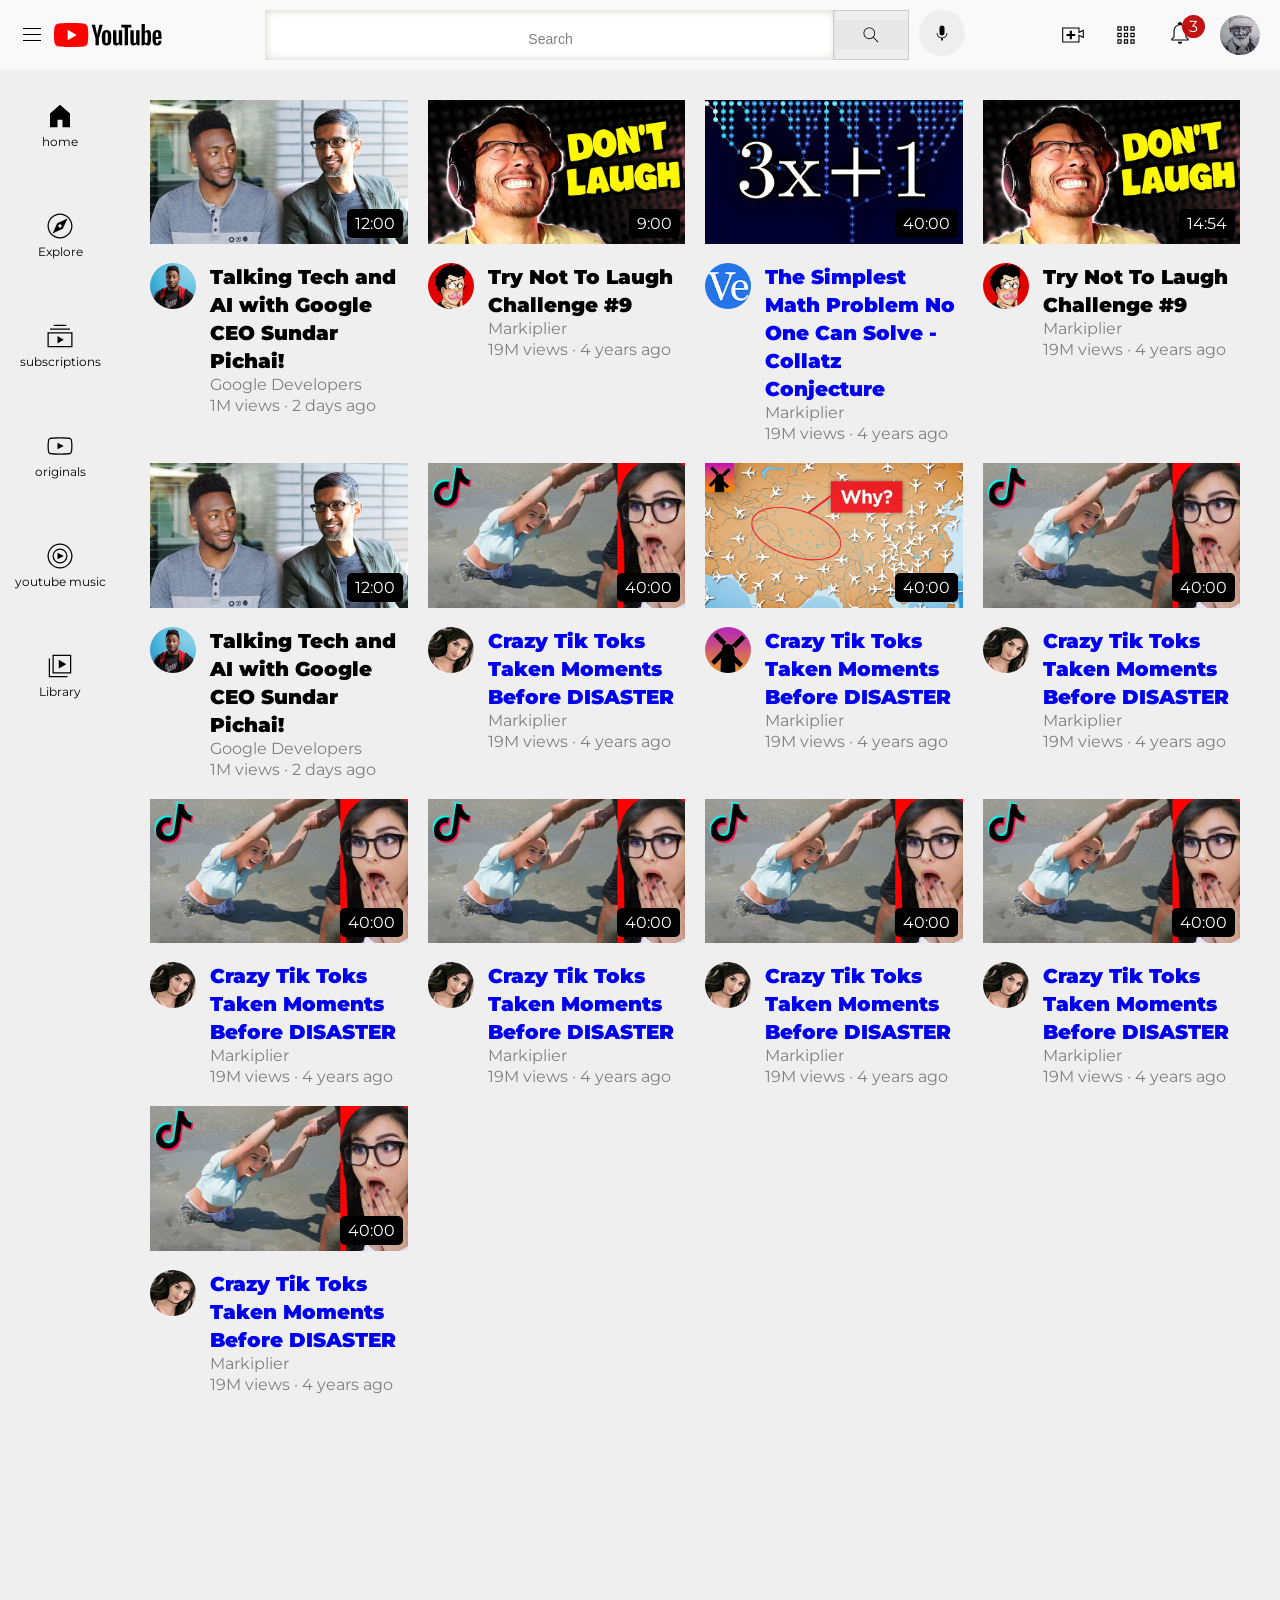
==== index.html @ 93302ed9 "secondcommit" ====
<!DOCTYPE html>
<html lang="am">
<head>
    <meta charset="UTF-8">
    <meta name="viewport" content="width= , initial-scale=1.0">
    <link rel="preconnect" href="https://fonts.googleapis.com">
<link rel="preconnect" href="https://fonts.gstatic.com" crossorigin>
<link href="https://fonts.googleapis.com/css2?family=Cinzel:wght@400..900&family=Montserrat:ital,wght@0,100..900;1,100..900&family=Roboto:ital,wght@0,100..900;1,100..900&family=Shadows+Into+Light&display=swap" rel="stylesheet">
    <title>youtube</title>
    <style>
        body{
            margin: 0;
            padding: 0;
            font-family: "Shadows Into Light", cursive;
            font-family: 'Roboto';
            font-family: "Cinzel", serif;
            font-family: "Montserrat", sans-serif;
            
             /* font-weight: 400; */
             font-style: normal;
            background-color: rgb(239, 239, 239);
            /* margin-top: 70px; */
            padding-top: 100px;
            margin-left: 150px;
            height: 1000vh;
            padding-right: 40px;
            
        }
        p{
            margin-top: 0px;
            margin-bottom: 0px;
            /* font-family: 'Times New Roman', Times, serif; */
        }



        .thumbnail{
            width: 100%;
            /* height: 200px; */
            object-fit: cover;
            object-position: center;
            /* border-radius: 10px; */
            /* box-shadow: 5px 5px 15px grey; */
            /* display: block; */
            cursor: pointer;
        }
        /* #search-bar{
            padding: 10px;
            width: 500px;
            border: none;
            border-radius: 50px;
            outline: none;
            transition: all 0.5s;
            box-shadow: 0 0 10px rgb(209, 209, 202);
            margin-top: 20px;
            margin-left: 20px;
            display: block;
        } */
        #search-bar:focus{
            border-color: green;
            box-shadow: inset 0 0 10px lightgreen;
        }
        .video-title{
            font-size: 20px;
            font-weight: 900;
            line-height: 28px;
            cursor: pointer;


            
        }
        .video-author{
            color: gray;
            /* margin-top: 8px; */
        }
        .video-status{
            color: gray;
            margin-top: 2px;
        }
        .video-preview{     
        }
        .channel-picture{
           


        }
        .profile-Picture{
            width: 46px;
            border-radius: 30px;
            cursor: pointer;
        }
        .video-info{
            color: black;
           
            
        }
        .thumbnail-row{
            margin-bottom: 15px;
            position: relative;
        }
        a{
            text-decoration: none;
        }
        .video-info-grid{
            display: grid;
            grid-template-columns: 50px auto;
            column-gap: 10px;
            /* background-color: bisque; */
        }
        
        .video-grid{
            display: grid;
            grid-template-columns: 1fr 1fr 1fr;
            gap: 20px;
        }
       @media (max-width:750px)
       {
        .video-grid{
          display: grid;
            grid-template-columns: 1fr 1fr;
        }

       }
  
        @media (min-width:751px) and (max-width:999px)
       {
        .video-grid{
          display: grid;
            grid-template-columns: 1fr 1fr 1fr;
        }

       }
       

        @media (min-width:1000px)
       {
        .video-grid{
          display: grid;
            grid-template-columns: 1fr 1fr 1fr 1fr;
        }

       }
        .header{
            /* border: 2px solid black; */
            display: flex;
            justify-content: space-between;
            flex-direction: row;
            height: 70px;
            /* margin-bottom: 60px; */
             position: fixed;  
            background-color: #f9f9f9;
            top: 0;
            left: 0;
            right: 0;
            border-bottom-width: 3px;
            border-bottom-style: solid;
            border-bottom-color: rgb(240, 240, 240);
            z-index: 100;
        }
        .right-side, .left-side, .center-side{
            padding: 10px 20px;
           
        }
        .center-side{
            display: flex;
            flex: 1;
            max-width: 700px;   
           
        }

        

        .left-side{
            width: 150px;
            display: flex;
            align-items: center;
        }

        .right-side{
            width: 200px;
            display: flex;
            justify-content: space-between;
            align-items: center;
            flex-shrink: 0;
        }
      .left-side  img{
            height: 24px;
            margin-right: 10px;
        
 
        }
        .center-side input{
            flex: 1;
            padding: 5px 10px;
            border: none;
            font-size: 25px;
            height: 40px;
            width: 0px;
            
            outline: none;
            transition: all 0.5s;
            box-shadow:inset 0 0 10px rgb(209, 209, 202);
        }
        .center-side input::placeholder{
            font-size: 14px;
            color: gray;
            text-align: center;

        }
        
        .center-side button {
            height: 30px; 
            padding: 2px 5px;
            width: 74px;
            border: none;
            background-color: rgba(229, 229, 229, 0.523);
             display: flex;
            align-items: center;
            justify-content: center;
            cursor: pointer; 
        }

       .center-side .voice-search-icon{
            height: 44px;
            padding: 1px 1px; 
            /* padding-right: 12px;  */
            width: 44px;
            border: none;
            margin-left: 10px;
            background-color:rgba(229, 229, 229, 0.523);
            border-radius: 44px;
            display: flex;
            align-items: center;
            justify-content: center;
            cursor: pointer;
            /* border-radius: 10px; */

        }

        .center-side img{
            height: 20px;
            opacity: 1;
            /* margin-left: 10px; */

        }    
        .center-side :nth-child(2){
            border: 1px solid rgb(204, 204, 204);
           background-color:   rgba(229, 229, 229, 0.523);
            cursor: pointer;
            margin-left: -3px;
        
        } 
        .right-side img{
            width: 26px;
            cursor: pointer;

        }
        .right-side .profile-pic-icon{
            width: 40px;
            border-radius: 20px;
        }
        /* #side-bar-style */
        .sidebar{
            position: fixed;
            left: 0;
            top: 70px;
              bottom: 0;
            width: 120px;
            /* background-color: rgb(240, 240, 240); */
            z-index: 100;
            font-weight: 400;
         }
         .video-time{
            position: absolute;
            background-color: black;
            color: white;
            right: 0;
            bottom: 10px;
            right: 5px;
            padding: 5px 8px;
            border-radius: 5px;


         }
         .notification-container{
            position: relative;
         }
         .notification-count{
            position: absolute;
            background-color: rgba(190, 2, 2, 0.934);
            color: #f9f9f9;
            border-radius: 30px;
            top: -5px;
            right: -12px;
            padding: 2px 7px;

         }
         .side-bar-link{
            /* font-family: 'Times New Roman', Times, serif; */
            font-size: 12px;
            height: 110px;
            display: flex;
           
            flex-direction: column;
            justify-content: center;
            align-items: center;


         }
         .side-bar-link p{
            white-space: nowrap;
         }
         .side-bar-link:hover{
            cursor: pointer;
            
            background-color: rgba(206, 206, 206, 0.381);



         }
         .side-bar-link img{
            width: 30px;
         }

         .search-icon,
         .voice-search-icon,
         .Create-icon{
            position: relative;
            display: flex;
            justify-content: center;
            align-items: center;
            
         }
      .search-icon .tool-tip, 
      .voice-search-icon .tool-tip,
      .Create-icon .tool-tip{
            position: absolute;
            padding: 5px 13px;
            color: rgb(21, 19, 19);
            font-size: 20px;
            background-color: rgba(221, 221, 221, 0.904);
            top: 50px;
            opacity: 0;
            transition: opacity 1s;
            border: none;
            white-space: nowrap;
            pointer-events: none;
         }
         .search-icon:hover .tool-tip,
         .voice-search-icon:hover .tool-tip,
         .Create-icon:hover .tool-tip{
            opacity: 1;
         }
    </style>
</head>
<body>
    <div class="header">
        <div class="left-side">
            <img src="images/download.svg" alt="">
            <img src="images/youtube-logo.svg" alt="">

        </div>
         <div class="center-side">
            <input type="text" name="" id="search-bar" placeholder="Search">
            
            <div class="search-icon">
                 <button >
                <img src="images/search.svg" alt="">

            </button>
            <div class="tool-tip">search</div>
            </div>

            <div class="voice-search-icon">
                
                <img src="images/voice-search-icon.svg" alt="">
          
            <div class="tool-tip">search with your voice</div>
            </div>
            
        </div>
        <div class="right-side">
             <div class="Create-icon">
                <img src="images/upload.svg" alt="">
          
            <div class="tool-tip">Create</div>
            </div>
             <div class="Create-icon">
                 <img src="images/youtube-apps.svg" alt="">
          
            <div class="tool-tip">Create</div>
            </div>

             <div class="Create-icon">
                  <div class="notification-container">
                <img src="images/notifications.svg" alt="">
            <div class="notification-count">3</div>

            </div>
          
            <div class="tool-tip">notifications</div>
            </div>
            
           
            <div class="Create-icon">
          <img class="profile-pic-icon" src="images/profile-pic.jpg" alt="">

          
            <div class="tool-tip">kaleab</div>
            </div>
            

        </div>


    </div>
    <div class="sidebar">
       <div class="side-bar-link">
        <div class="sibar-icon">
            <img src="images/home.svg" alt="">
        </div>
        <div>home</div>

       </div>
       <div class="side-bar-link">

         <div class="sibar-icon">
            <img src="images/explore.svg" alt="">
        </div>
        <div>Explore</div>
       </div>
       <div class="side-bar-link">
         <div class="sibar-icon">
            <img src="images/subscriptions.svg" alt="">
        </div>
        <div>subscriptions</div>
       </div>
       <div class="side-bar-link">
         <div class="sibar-icon">
            <img src="images/originals.svg" alt="">
        </div>
        <div>originals</div>

       </div>
       <div class="side-bar-link">
         <div class="sibar-icon">
            <img src="images/youtube-music.svg" alt="">
        </div>
        <div>youtube music</div>
       </div>
       <div class="side-bar-link">
         <div class="sibar-icon">
            <img src="images/download-2.svg" alt="">
        </div>
        <div>Library</div>
       </div>

    </div>
    
    <div class="video-grid">
       
        <div class="video-preview">
            <div class="thumbnail-row">
              <a href="https://www.youtube.com/watch?v=n2RNcPRtAiY">
                  <img src="./images/image.png" alt="" class="thumbnail">
              </a>
                <div class="video-time">12:00</div>
            </div>
            <div class="video-info-grid" >
                <div class="channel-picture">
                    <a href="https://www.youtube.com/c/mkbhd">
                        <img class="profile-Picture" src="images/channel-1.jpg" alt="">
                    </a>
                    
                </div>
               <div class="video-info">
        
                   <p class="video-title">
                       Talking Tech and AI with Google CEO Sundar Pichai!
                   </p>
                   <p class="video-author">
                       Google Developers
        
                   </p>
                   <p class="video-status">
                       1M views &#183; 2 days ago
        
                   </p>
               </div>
            </div>
        </div>
        
        <div class="video-preview">
            <div class="thumbnail-row">
                <a href="https://www.youtube.com/watch?v=mP0RAo9SKZk">
                <img class="thumbnail" src="images/thumbnail-2.webp">
              </a>
                <div class="video-time">9:00</div>

            </div>
            <div class="video-info-grid" >
                <div class="channel-picture">
                    
                    <a href="https://www.youtube.com/c/markiplier">
                  <img class="profile-Picture" src="images/channel-2.jpg">
                </a>
                </div>
               <div class="video-info">
        
                   <p class="video-title">
                      Try Not To Laugh Challenge #9
                   </p>
                   <p class="video-author">
                     Markiplier
                   </p>
                   <p class="video-status">
                       19M views &#183; 4 years ago
        
                   </p>
               </div>
            </div>
        </div>

         <div class="video-preview">
            <div class="thumbnail-row">
                <a href="https://www.youtube.com/watch?v=094y1Z2wpJg">
                <img class="thumbnail" src="images/thumbnail-4.webp">
              </a>
                <div class="video-time">40:00</div>

            </div>
            <div class="video-info-grid" >
                <div class="channel-picture">
                    <a href="https://www.youtube.com/user/SSSniperWolf">
                  <img  class="profile-Picture" src="images/channel-4.jpeg">
                </a>
                </div>
               <div class="video-info">
        
                 <p class="video-title">
                  <a class="video-link" href="https://www.youtube.com/watch">
                    The Simplest Math Problem No One Can Solve - Collatz Conjecture
                  </a>
                </p>
                   <p class="video-author">
                     Markiplier
                   </p>
                   <p class="video-status">
                       19M views &#183; 4 years ago
        
                   </p>
               </div>
            </div>
        </div>
        
         <div class="video-preview">
            <div class="thumbnail-row">
                <img src="./images/thumbnail-2.webp" alt="" class="thumbnail">
                <div class="video-time">14:54</div>

            </div>
            <div class="video-info-grid" >
                <div class="channel-picture">
                    <img class="profile-Picture" src="images/channel-2.jpg" alt="">
                </div>
               <div class="video-info">
        
                   <p class="video-title">
                      Try Not To Laugh Challenge #9
                   </p>
                   <p class="video-author">
                     Markiplier
                   </p>
                   <p class="video-status">
                       19M views &#183; 4 years ago
        
                   </p>
               </div>
            </div>
        </div>

         <div class="video-preview">
            <div class="thumbnail-row">
              <a href="https://www.youtube.com/watch?v=n2RNcPRtAiY">
                  <img src="./images/image.png" alt="" class="thumbnail">
              </a>
                <div class="video-time">12:00</div>
            </div>
            <div class="video-info-grid" >
                <div class="channel-picture">
                    <a href="https://www.youtube.com/c/mkbhd">
                        <img class="profile-Picture" src="images/channel-1.jpg" alt="">
                    </a>
                    
                </div>
               <div class="video-info">
        
                   <p class="video-title">
                       Talking Tech and AI with Google CEO Sundar Pichai!
                   </p>
                   <p class="video-author">
                       Google Developers
        
                   </p>
                   <p class="video-status">
                       1M views &#183; 2 days ago
        
                   </p>
               </div>
            </div>
        </div>  

          <div class="video-preview">
            <div class="thumbnail-row">
                <a href="https://www.youtube.com/watch?v=FgjPQQeTh1w">
                <img class="thumbnail" src="images/thumbnail-3.webp">
              </a>
                <div class="video-time">40:00</div>

            </div>
            <div class="video-info-grid" >
                <div class="channel-picture">
                    <a href="https://www.youtube.com/user/SSSniperWolf">
                  <img  class="profile-Picture" src="images/channel-3.jpg">
                </a>
                </div>
               <div class="video-info">
        
                 <p class="video-title">
                  <a class="video-link" href="https://www.youtube.com/watch?v=FgjPQQeTh1w">
                    Crazy Tik Toks Taken Moments Before DISASTER
                  </a>
                </p>
                   <p class="video-author">
                     Markiplier
                   </p>
                   <p class="video-status">
                       19M views &#183; 4 years ago
        
                   </p>
               </div>
            </div>
        </div>
        <div class="video-preview">
            <div class="thumbnail-row">
                <a href="https://www.youtube.com/watch?v=fNVa1qMbF9Y">
                <img class="thumbnail" src="images/thumbnail-7.webp">
              </a>
                <div class="video-time">40:00</div>

            </div>
            <div class="video-info-grid" >
                <div class="channel-picture">
                    <a href="https://www.youtube.com/channel/UCP5tjEmvPItGyLhmjdwP7Ww">
                  <img  class="profile-Picture" src="images/channel-7.jpeg">
                </a>
                </div>
               <div class="video-info">
        
                 <p class="video-title">
                  <a class="video-link" href="https://www.youtube.com/watch?v=FgjPQQeTh1w">
                    Crazy Tik Toks Taken Moments Before DISASTER
                  </a>
                </p>
                   <p class="video-author">
                     Markiplier
                   </p>
                   <p class="video-status">
                       19M views &#183; 4 years ago
        
                   </p>
               </div>
            </div>
        </div>
        <div class="video-preview">
            <div class="thumbnail-row">
                <a href="https://www.youtube.com/watch?v=FgjPQQeTh1w">
                <img class="thumbnail" src="images/thumbnail-3.webp">
              </a>
                <div class="video-time">40:00</div>

            </div>
            <div class="video-info-grid" >
                <div class="channel-picture">
                    <a href="https://www.youtube.com/user/SSSniperWolf">
                  <img  class="profile-Picture" src="images/channel-3.jpg">
                </a>
                </div>
               <div class="video-info">
        
                 <p class="video-title">
                  <a class="video-link" href="https://www.youtube.com/watch?v=FgjPQQeTh1w">
                    Crazy Tik Toks Taken Moments Before DISASTER
                  </a>
                </p>
                   <p class="video-author">
                     Markiplier
                   </p>
                   <p class="video-status">
                       19M views &#183; 4 years ago
        
                   </p>
               </div>
            </div>
        </div>
        <div class="video-preview">
            <div class="thumbnail-row">
                <a href="https://www.youtube.com/watch?v=FgjPQQeTh1w">
                <img class="thumbnail" src="images/thumbnail-3.webp">
              </a>
                <div class="video-time">40:00</div>

            </div>
            <div class="video-info-grid" >
                <div class="channel-picture">
                    <a href="https://www.youtube.com/user/SSSniperWolf">
                  <img  class="profile-Picture" src="images/channel-3.jpg">
                </a>
                </div>
               <div class="video-info">
        
                 <p class="video-title">
                  <a class="video-link" href="https://www.youtube.com/watch?v=FgjPQQeTh1w">
                    Crazy Tik Toks Taken Moments Before DISASTER
                  </a>
                </p>
                   <p class="video-author">
                     Markiplier
                   </p>
                   <p class="video-status">
                       19M views &#183; 4 years ago
        
                   </p>
               </div>
            </div>
        </div>
        <div class="video-preview">
            <div class="thumbnail-row">
                <a href="https://www.youtube.com/watch?v=FgjPQQeTh1w">
                <img class="thumbnail" src="images/thumbnail-3.webp">
              </a>
                <div class="video-time">40:00</div>

            </div>
            <div class="video-info-grid" >
                <div class="channel-picture">
                    <a href="https://www.youtube.com/user/SSSniperWolf">
                  <img  class="profile-Picture" src="images/channel-3.jpg">
                </a>
                </div>
               <div class="video-info">
        
                 <p class="video-title">
                  <a class="video-link" href="https://www.youtube.com/watch?v=FgjPQQeTh1w">
                    Crazy Tik Toks Taken Moments Before DISASTER
                  </a>
                </p>
                   <p class="video-author">
                     Markiplier
                   </p>
                   <p class="video-status">
                       19M views &#183; 4 years ago
        
                   </p>
               </div>
            </div>
        </div>
        <div class="video-preview">
            <div class="thumbnail-row">
                <a href="https://www.youtube.com/watch?v=FgjPQQeTh1w">
                <img class="thumbnail" src="images/thumbnail-3.webp">
              </a>
                <div class="video-time">40:00</div>

            </div>
            <div class="video-info-grid" >
                <div class="channel-picture">
                    <a href="https://www.youtube.com/user/SSSniperWolf">
                  <img  class="profile-Picture" src="images/channel-3.jpg">
                </a>
                </div>
               <div class="video-info">
        
                 <p class="video-title">
                  <a class="video-link" href="https://www.youtube.com/watch?v=FgjPQQeTh1w">
                    Crazy Tik Toks Taken Moments Before DISASTER
                  </a>
                </p>
                   <p class="video-author">
                     Markiplier
                   </p>
                   <p class="video-status">
                       19M views &#183; 4 years ago
        
                   </p>
               </div>
            </div>
        </div>
        <div class="video-preview">
            <div class="thumbnail-row">
                <a href="https://www.youtube.com/watch?v=FgjPQQeTh1w">
                <img class="thumbnail" src="images/thumbnail-3.webp">
              </a>
                <div class="video-time">40:00</div>

            </div>
            <div class="video-info-grid" >
                <div class="channel-picture">
                    <a href="https://www.youtube.com/user/SSSniperWolf">
                  <img  class="profile-Picture" src="images/channel-3.jpg">
                </a>
                </div>
               <div class="video-info">
        
                 <p class="video-title">
                  <a class="video-link" href="https://www.youtube.com/watch?v=FgjPQQeTh1w">
                    Crazy Tik Toks Taken Moments Before DISASTER
                  </a>
                </p>
                   <p class="video-author">
                     Markiplier
                   </p>
                   <p class="video-status">
                       19M views &#183; 4 years ago
        
                   </p>
               </div>
            </div>
        </div>
        <div class="video-preview">
            <div class="thumbnail-row">
                <a href="https://www.youtube.com/watch?v=FgjPQQeTh1w">
                <img class="thumbnail" src="images/thumbnail-3.webp">
              </a>
                <div class="video-time">40:00</div>

            </div>
            <div class="video-info-grid" >
                <div class="channel-picture">
                    <a href="https://www.youtube.com/user/SSSniperWolf">
                  <img  class="profile-Picture" src="images/channel-3.jpg">
                </a>
                </div>
               <div class="video-info">
        
                 <p class="video-title">
                  <a class="video-link" href="https://www.youtube.com/watch?v=FgjPQQeTh1w">
                    Crazy Tik Toks Taken Moments Before DISASTER
                  </a>
                </p>
                   <p class="video-author">
                     Markiplier
                   </p>
                   <p class="video-status">
                       19M views &#183; 4 years ago
        
                   </p>
               </div>
            </div>
        </div>
    </div>
    
</body>
</html>
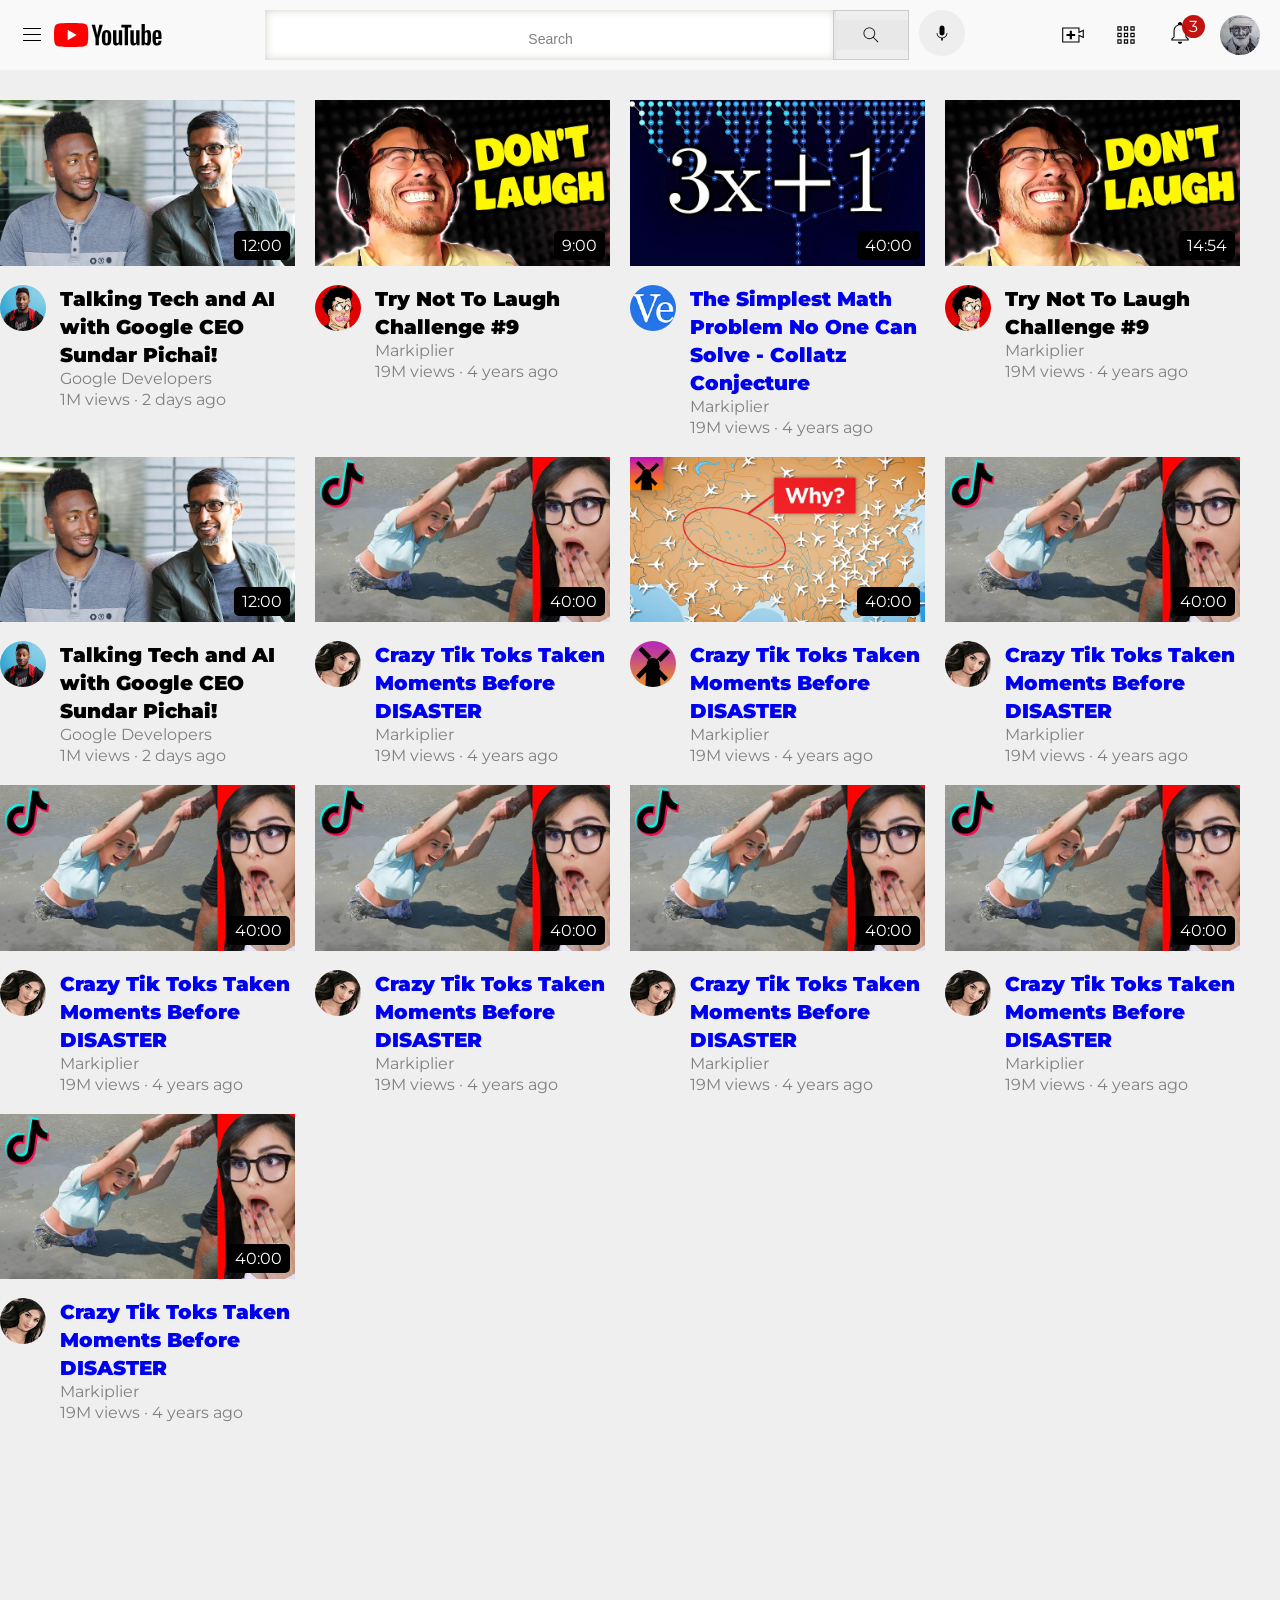
==== commit de1f37f8: "doing on humber" ====
--- a/index.html
+++ b/index.html
@@ -21,10 +21,13 @@
             background-color: rgb(239, 239, 239);
             /* margin-top: 70px; */
             padding-top: 100px;
-            margin-left: 150px;
+            margin-left: 0px;
             height: 1000vh;
             padding-right: 40px;
             
+        }
+        body.sidebar-open{
+            margin-left: 150px;
         }
         p{
             margin-top: 0px;
@@ -94,10 +97,12 @@
            
             
         }
+
         .thumbnail-row{
             margin-bottom: 15px;
             position: relative;
         }
+
         a{
             text-decoration: none;
         }
@@ -175,17 +180,10 @@
             display: flex;
             align-items: center;
         }
-
-        .right-side{
-            width: 200px;
-            display: flex;
-            justify-content: space-between;
-            align-items: center;
-            flex-shrink: 0;
-        }
       .left-side  img{
             height: 24px;
             margin-right: 10px;
+            cursor: pointer;
         
  
         }
@@ -243,6 +241,13 @@
             /* margin-left: 10px; */
 
         }    
+        .right-side{
+            width: 200px;
+            display: flex;
+            justify-content: space-between;
+            align-items: center;
+            flex-shrink: 0;
+        }
         .center-side :nth-child(2){
             border: 1px solid rgb(204, 204, 204);
            background-color:   rgba(229, 229, 229, 0.523);
@@ -269,6 +274,10 @@
             /* background-color: rgb(240, 240, 240); */
             z-index: 100;
             font-weight: 400;
+            display: none;
+         }
+         .sidebar.show{
+            display: block;
          }
          .video-time{
             position: absolute;
@@ -300,7 +309,6 @@
             font-size: 12px;
             height: 110px;
             display: flex;
-           
             flex-direction: column;
             justify-content: center;
             align-items: center;
@@ -356,7 +364,7 @@
 <body>
     <div class="header">
         <div class="left-side">
-            <img src="images/download.svg" alt="">
+            <img id="hamburger-menu" src="images/download.svg" alt="">
             <img src="images/youtube-logo.svg" alt="">
 
         </div>
@@ -388,7 +396,7 @@
              <div class="Create-icon">
                  <img src="images/youtube-apps.svg" alt="">
           
-            <div class="tool-tip">Create</div>
+            <div class="tool-tip">YouTube Apps</div>
             </div>
 
              <div class="Create-icon">
@@ -861,4 +869,14 @@
     </div>
     
 </body>
+<script>
+    const hamburgerMenu = document.getElementById('hamburger-menu');
+    const sidebar = document.querySelector('.sidebar');
+    const body = document.body;
+
+    hamburgerMenu.addEventListener('click', () => {
+        sidebar.classList.toggle('show');
+        body.classList.toggle('sidebar-open');
+    });
+</script>
 </html>
